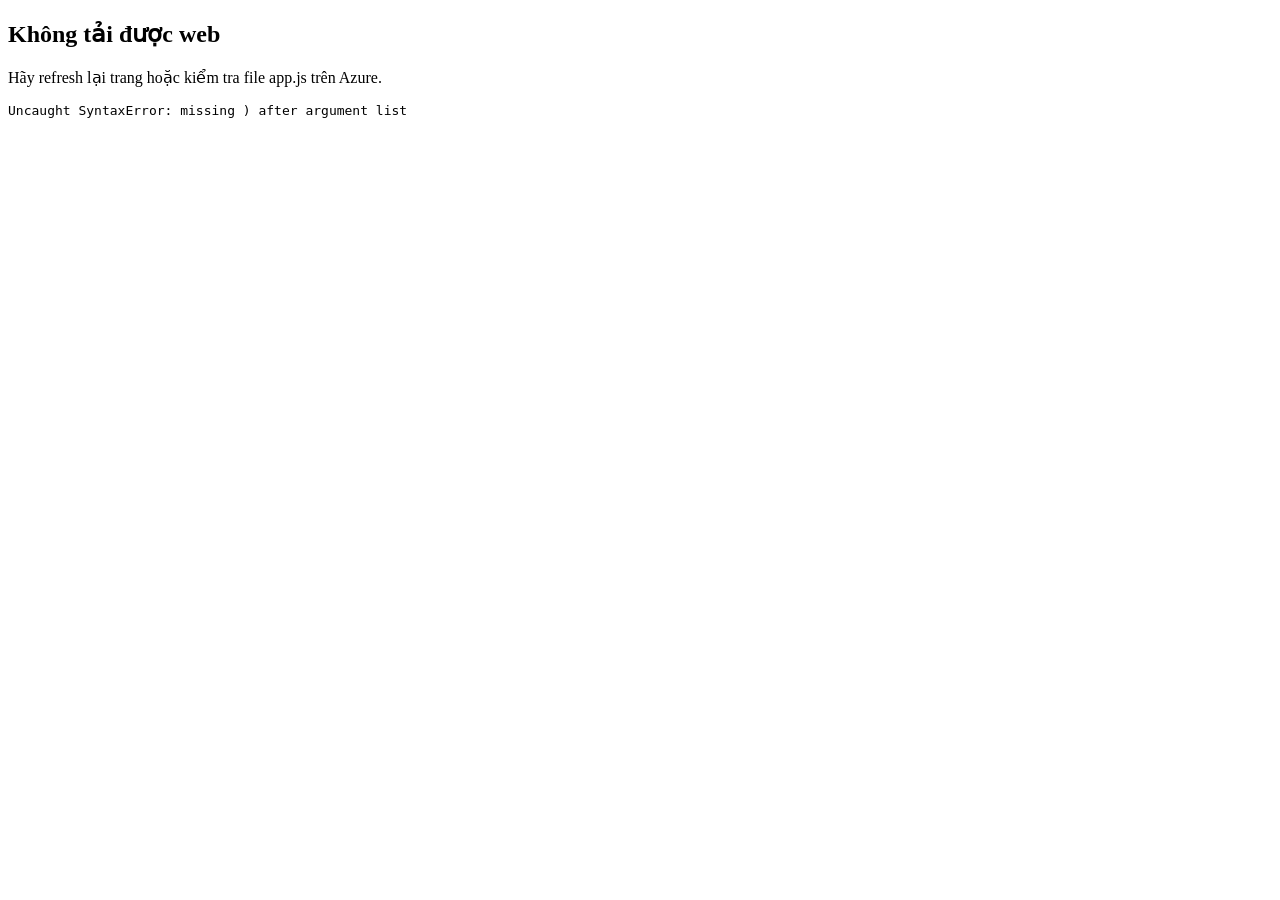
==== web/index.html @ 330fac90 "Update index.html" ====
<!doctype html>
<html lang="vi">
  <head>
    <meta charset="utf-8" />
    <meta name="viewport" content="width=device-width, initial-scale=1" />
    <title>Mushtio Web</title>
    <link rel="stylesheet" href="./styles.css?v=20260716-2" />
  </head>
  <body>
    <div id="app">
      <main class="login-shell">
        <section class="login-card card pad">
          <h1>Mushtio Web</h1>
          <p class="muted" style="margin-top:8px">Đang tải giao diện...</p>
        </section>
      </main>
    </div>
    <script>
      window.addEventListener("error", function (event) {
        var app = document.getElementById("app");
        if (!app) return;
        app.innerHTML =
          '<main class="login-shell"><section class="login-card card pad">' +
          '<h1>Không tải được web</h1>' +
          '<p class="muted" style="margin-top:8px">Hãy refresh lại trang hoặc kiểm tra file app.js trên Azure.</p>' +
          '<pre class="error">' + String(event.message || "Script error") + "</pre>" +
          "</section></main>";
      });
    </script>
    <script defer src="./app.js?v=20260716-2"></script>
  </body>
</html>
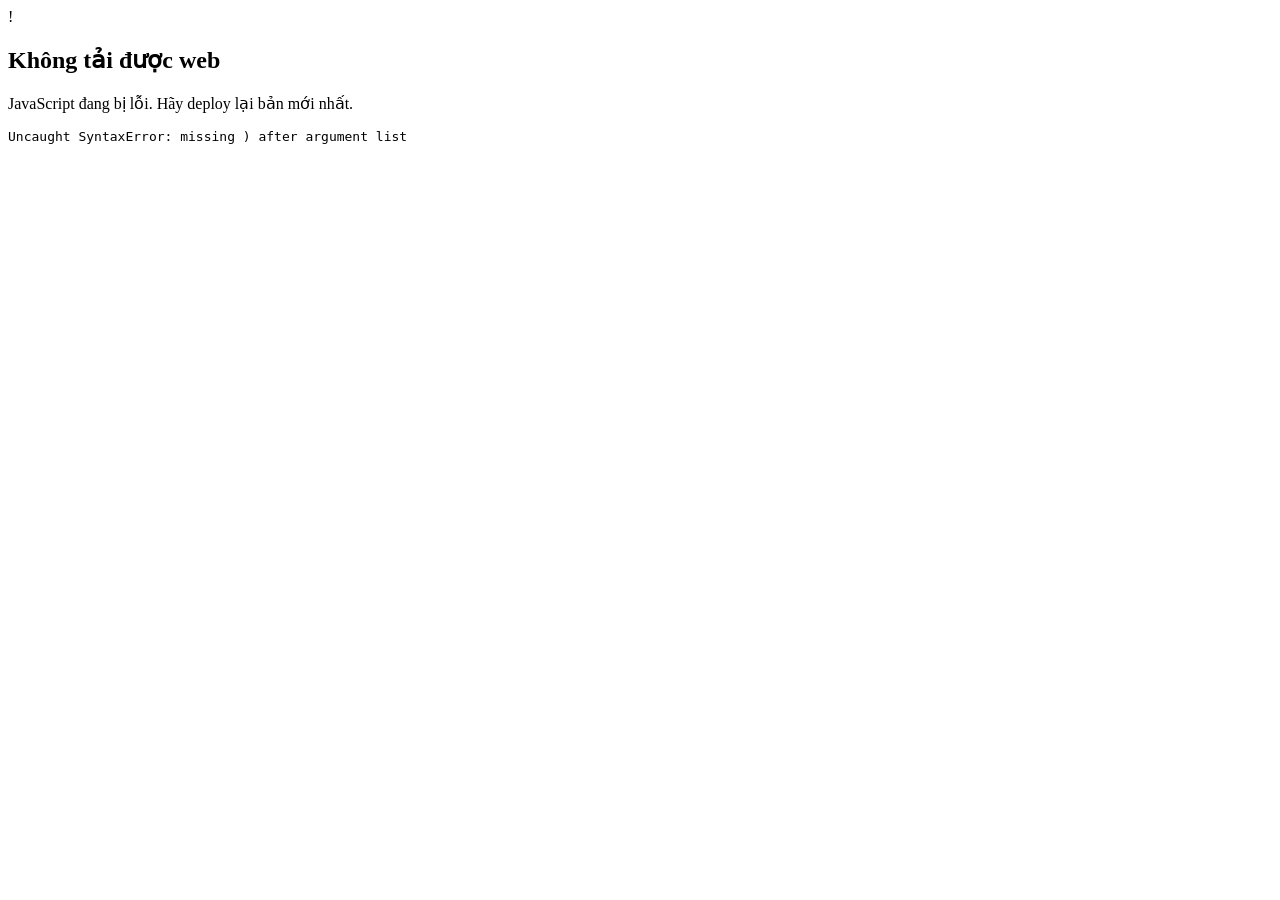
==== commit 48e981cb: "Update index.html" ====
--- a/web/index.html
+++ b/web/index.html
@@ -4,29 +4,45 @@
     <meta charset="utf-8" />
     <meta name="viewport" content="width=device-width, initial-scale=1" />
     <title>Mushtio Web</title>
-    <link rel="stylesheet" href="./styles.css?v=20260716-2" />
+    <link rel="stylesheet" href="./styles.css?v=20260716-4" />
   </head>
   <body>
     <div id="app">
-      <main class="login-shell">
-        <section class="login-card card pad">
+      <main class="boot">
+        <section class="boot-card">
+          <div class="brand-mark">M</div>
           <h1>Mushtio Web</h1>
-          <p class="muted" style="margin-top:8px">Đang tải giao diện...</p>
+          <p>Đang tải giao diện...</p>
         </section>
       </main>
     </div>
     <script>
       window.addEventListener("error", function (event) {
+        var message = String(event.message || "");
+        var file = String(event.filename || "");
+        var isOwnScript =
+          !file ||
+          file.indexOf(window.location.origin) === 0 ||
+          file.indexOf("/app.js") >= 0;
+
+        if (
+          message.indexOf("zaloJSV2") >= 0 ||
+          message.indexOf("Zalo") >= 0 ||
+          !isOwnScript
+        ) {
+          return;
+        }
+
         var app = document.getElementById("app");
         if (!app) return;
         app.innerHTML =
-          '<main class="login-shell"><section class="login-card card pad">' +
-          '<h1>Không tải được web</h1>' +
-          '<p class="muted" style="margin-top:8px">Hãy refresh lại trang hoặc kiểm tra file app.js trên Azure.</p>' +
-          '<pre class="error">' + String(event.message || "Script error") + "</pre>" +
+          '<main class="boot"><section class="boot-card error-card">' +
+          '<div class="brand-mark">!</div><h1>Không tải được web</h1>' +
+          '<p>JavaScript đang bị lỗi. Hãy deploy lại bản mới nhất.</p>' +
+          '<pre>' + message + "</pre>" +
           "</section></main>";
       });
     </script>
-    <script defer src="./app.js?v=20260716-2"></script>
+    <script defer src="./app.js?v=20260716-4"></script>
   </body>
 </html>
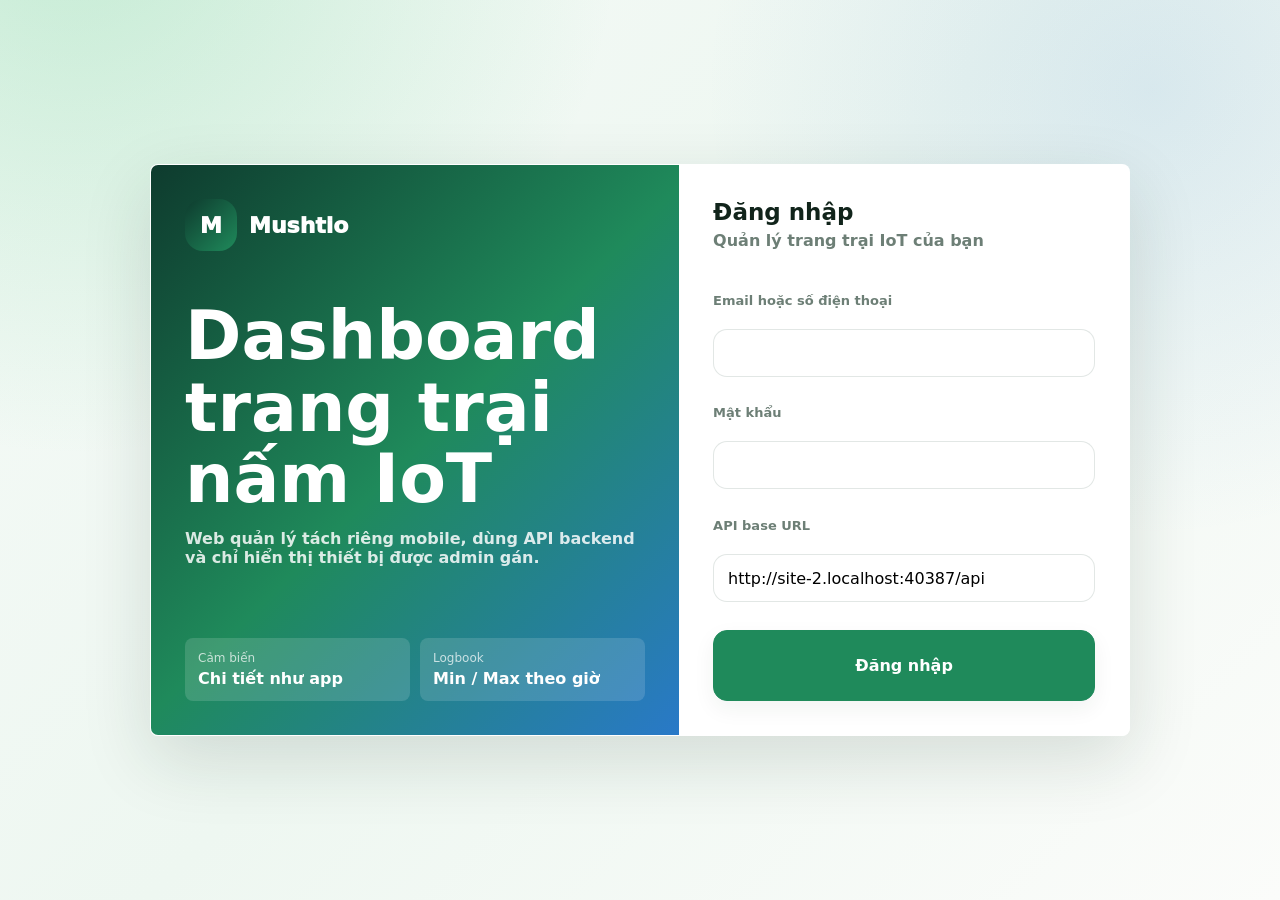
==== commit 0fb6d5b3: "update" ====
--- a/web/index.html
+++ b/web/index.html
@@ -4,7 +4,7 @@
     <meta charset="utf-8" />
     <meta name="viewport" content="width=device-width, initial-scale=1" />
     <title>Mushtio Web</title>
-    <link rel="stylesheet" href="./styles.css?v=20260716-4" />
+    <link rel="stylesheet" href="./styles.css?v=20260716-3" />
   </head>
   <body>
     <div id="app">
@@ -18,31 +18,16 @@
     </div>
     <script>
       window.addEventListener("error", function (event) {
-        var message = String(event.message || "");
-        var file = String(event.filename || "");
-        var isOwnScript =
-          !file ||
-          file.indexOf(window.location.origin) === 0 ||
-          file.indexOf("/app.js") >= 0;
-
-        if (
-          message.indexOf("zaloJSV2") >= 0 ||
-          message.indexOf("Zalo") >= 0 ||
-          !isOwnScript
-        ) {
-          return;
-        }
-
         var app = document.getElementById("app");
         if (!app) return;
         app.innerHTML =
           '<main class="boot"><section class="boot-card error-card">' +
           '<div class="brand-mark">!</div><h1>Không tải được web</h1>' +
           '<p>JavaScript đang bị lỗi. Hãy deploy lại bản mới nhất.</p>' +
-          '<pre>' + message + "</pre>" +
+          '<pre>' + String(event.message || "Script error") + "</pre>" +
           "</section></main>";
       });
     </script>
-    <script defer src="./app.js?v=20260716-4"></script>
+    <script defer src="./app.js?v=20260716-3"></script>
   </body>
 </html>
--- a/web/styles.css
+++ b/web/styles.css
@@ -0,0 +1,417 @@
+:root {
+  --bg: #f4faf6;
+  --surface: rgba(255, 255, 255, .86);
+  --surface-solid: #ffffff;
+  --ink: #11241b;
+  --muted: #6d7f76;
+  --line: rgba(23, 57, 42, .12);
+  --leaf: #1f8a5b;
+  --leaf-2: #75d39a;
+  --deep: #0e3b2e;
+  --sky: #2979c8;
+  --coral: #e66b58;
+  --amber: #c88a13;
+  --danger: #c83f44;
+  --violet: #5268d9;
+  --shadow: 0 24px 70px rgba(18, 47, 34, .14);
+  font-family: Inter, ui-sans-serif, system-ui, -apple-system, BlinkMacSystemFont, "Segoe UI", sans-serif;
+}
+
+* { box-sizing: border-box; }
+html, body, #app { min-height: 100%; }
+body {
+  margin: 0;
+  background:
+    radial-gradient(circle at 6% -10%, rgba(117, 211, 154, .38), transparent 34rem),
+    radial-gradient(circle at 90% 10%, rgba(41, 121, 200, .12), transparent 28rem),
+    linear-gradient(135deg, #f5faf7, #eef7f1 48%, #fbfcfa);
+  color: var(--ink);
+}
+button, input, select { font: inherit; }
+button { border: 0; cursor: pointer; }
+button:disabled { cursor: not-allowed; opacity: .58; }
+a { color: inherit; }
+h1, h2, h3, p { margin: 0; }
+.boot {
+  min-height: 100vh;
+  display: grid;
+  place-items: center;
+  padding: 24px;
+}
+.boot-card {
+  width: min(760px, 100%);
+  border-radius: 8px;
+  background: var(--surface-solid);
+  box-shadow: var(--shadow);
+  padding: 28px;
+  display: grid;
+  gap: 10px;
+}
+.boot-card h1 { font-size: clamp(32px, 5vw, 48px); }
+.boot-card p { color: var(--muted); font-weight: 800; }
+.boot-card pre { color: var(--danger); white-space: pre-wrap; }
+.brand-mark {
+  width: 52px;
+  height: 52px;
+  border-radius: 18px;
+  display: grid;
+  place-items: center;
+  color: white;
+  font-weight: 950;
+  background: linear-gradient(135deg, var(--deep), var(--leaf));
+}
+.app-shell {
+  min-height: 100vh;
+  display: grid;
+  grid-template-columns: 280px minmax(0, 1fr);
+}
+.sidebar {
+  position: sticky;
+  top: 0;
+  height: 100vh;
+  padding: 22px;
+  background: rgba(255,255,255,.62);
+  border-right: 1px solid var(--line);
+  backdrop-filter: blur(20px);
+  display: flex;
+  flex-direction: column;
+  gap: 24px;
+}
+.brand {
+  display: flex;
+  align-items: center;
+  gap: 12px;
+  font-weight: 950;
+  font-size: 22px;
+}
+.nav {
+  display: grid;
+  gap: 8px;
+}
+.nav button, .mobile-nav button {
+  min-height: 48px;
+  border-radius: 18px;
+  color: var(--muted);
+  background: transparent;
+  font-weight: 900;
+}
+.nav button {
+  text-align: left;
+  padding: 0 14px;
+  display: flex;
+  align-items: center;
+  gap: 12px;
+}
+.nav button.active, .mobile-nav button.active {
+  color: var(--leaf);
+  background: rgba(31, 138, 91, .12);
+}
+.sidebar-footer {
+  margin-top: auto;
+  padding: 16px;
+  border-radius: 8px;
+  background: rgba(31, 138, 91, .08);
+  color: var(--muted);
+  font-weight: 800;
+  font-size: 13px;
+}
+.content {
+  padding: 28px clamp(16px, 3vw, 44px) 40px;
+  min-width: 0;
+}
+.topbar {
+  display: flex;
+  align-items: flex-start;
+  justify-content: space-between;
+  gap: 18px;
+  margin-bottom: 18px;
+}
+.eyebrow {
+  margin-top: 7px;
+  color: var(--muted);
+  font-weight: 800;
+}
+h1 { font-size: clamp(30px, 4vw, 44px); line-height: 1.05; }
+h2 { font-size: 23px; }
+h3 { font-size: 16px; }
+.actions { display: flex; gap: 10px; flex-wrap: wrap; justify-content: flex-end; }
+.btn {
+  min-height: 42px;
+  padding: 0 15px;
+  border-radius: 14px;
+  border: 1px solid var(--line);
+  background: var(--surface-solid);
+  color: var(--ink);
+  font-weight: 900;
+  box-shadow: 0 8px 22px rgba(18,47,34,.06);
+}
+.btn.primary { background: var(--leaf); color: white; border-color: var(--leaf); }
+.btn.danger { background: var(--danger); color: white; border-color: var(--danger); }
+.btn.icon { width: 42px; padding: 0; }
+.card {
+  border-radius: 8px;
+  background: var(--surface);
+  border: 1px solid rgba(255,255,255,.78);
+  box-shadow: var(--shadow);
+  backdrop-filter: blur(18px);
+}
+.pad { padding: 18px; }
+.grid { display: grid; gap: 16px; }
+.grid.two { grid-template-columns: repeat(2, minmax(0, 1fr)); }
+.grid.three { grid-template-columns: repeat(3, minmax(0, 1fr)); }
+.grid.four { grid-template-columns: repeat(4, minmax(0, 1fr)); }
+.hero {
+  min-height: 250px;
+  padding: 24px;
+  color: white;
+  background: linear-gradient(135deg, var(--deep), var(--leaf), var(--leaf-2));
+  display: grid;
+  align-content: space-between;
+  overflow: hidden;
+}
+.hero.alert { background: linear-gradient(135deg, #7b1e22, var(--danger)); }
+.hero-head, .row {
+  display: flex;
+  align-items: center;
+  gap: 12px;
+}
+.hero-head { justify-content: space-between; }
+.bubble {
+  width: 52px;
+  height: 52px;
+  border-radius: 18px;
+  display: grid;
+  place-items: center;
+  color: white;
+  background: var(--leaf);
+  font-weight: 950;
+  flex: 0 0 auto;
+}
+.hero .bubble { background: rgba(255,255,255,.18); }
+.hero h2 { margin-top: 22px; font-size: clamp(34px, 5vw, 56px); line-height: 1; }
+.hero p { margin-top: 9px; color: rgba(255,255,255,.84); font-weight: 800; max-width: 720px; }
+.pill {
+  display: inline-flex;
+  align-items: center;
+  gap: 7px;
+  min-height: 30px;
+  padding: 0 11px;
+  border-radius: 999px;
+  background: rgba(255,255,255,.16);
+  color: inherit;
+  font-weight: 950;
+  font-size: 12px;
+}
+.dot {
+  width: 8px;
+  height: 8px;
+  border-radius: 50%;
+  background: currentColor;
+}
+.hero-stats {
+  display: grid;
+  grid-template-columns: repeat(2, minmax(0, 1fr));
+  gap: 10px;
+  margin-top: 22px;
+}
+.hero-chip {
+  border-radius: 8px;
+  background: rgba(255,255,255,.14);
+  padding: 13px;
+  min-width: 0;
+}
+.hero-chip span { display: block; color: rgba(255,255,255,.72); font-size: 12px; }
+.hero-chip b { display: block; margin-top: 4px; overflow: hidden; text-overflow: ellipsis; white-space: nowrap; }
+.section { margin-top: 22px; }
+.section-head {
+  margin-bottom: 12px;
+  display: flex;
+  align-items: flex-end;
+  justify-content: space-between;
+  gap: 12px;
+}
+.muted { color: var(--muted); font-weight: 800; }
+.metric-card {
+  min-height: 178px;
+  padding: 16px;
+  color: inherit;
+  text-align: left;
+  display: grid;
+  align-content: space-between;
+  transition: transform .18s ease, box-shadow .18s ease;
+}
+.metric-card:hover { transform: translateY(-2px); box-shadow: 0 28px 80px rgba(18,47,34,.18); }
+.metric-value {
+  display: block;
+  font-size: 28px;
+  font-weight: 950;
+  color: var(--leaf);
+  white-space: nowrap;
+}
+.metric-card small { display: block; margin-top: 4px; color: var(--muted); font-weight: 800; }
+.wide-card {
+  display: flex;
+  align-items: center;
+  gap: 14px;
+  min-height: 112px;
+}
+.wide-card .grow { flex: 1; min-width: 0; }
+.switch {
+  width: 64px;
+  height: 36px;
+  border-radius: 999px;
+  background: #cbd7d0;
+  padding: 4px;
+}
+.switch span {
+  display: block;
+  width: 28px;
+  height: 28px;
+  border-radius: 50%;
+  background: white;
+  transition: transform .18s ease;
+  box-shadow: 0 6px 16px rgba(0,0,0,.16);
+}
+.switch.on { background: var(--leaf); }
+.switch.on span { transform: translateX(28px); }
+.device-tile {
+  min-height: 128px;
+  display: grid;
+  align-content: space-between;
+}
+.form {
+  display: grid;
+  gap: 14px;
+}
+.field {
+  display: grid;
+  gap: 7px;
+}
+.field label {
+  color: var(--muted);
+  font-size: 13px;
+  font-weight: 900;
+}
+.field input, .field select {
+  height: 48px;
+  border-radius: 14px;
+  border: 1px solid var(--line);
+  background: white;
+  padding: 0 14px;
+  outline: 0;
+}
+.field input:focus, .field select:focus {
+  border-color: var(--leaf);
+  box-shadow: 0 0 0 4px rgba(31, 138, 91, .12);
+}
+.login {
+  min-height: 100vh;
+  display: grid;
+  place-items: center;
+  padding: 24px;
+}
+.login-card {
+  width: min(980px, 100%);
+  display: grid;
+  grid-template-columns: 1.08fr .92fr;
+  overflow: hidden;
+}
+.login-art {
+  min-height: 570px;
+  padding: 34px;
+  color: white;
+  background: linear-gradient(135deg, var(--deep), var(--leaf), var(--sky));
+  display: grid;
+  align-content: space-between;
+}
+.login-art h1 { font-size: clamp(40px, 7vw, 68px); }
+.login-form { padding: 34px; background: white; }
+.error-text { color: var(--danger); font-weight: 900; }
+.table-wrap {
+  border: 1px solid var(--line);
+  border-radius: 8px;
+  overflow: auto;
+  background: white;
+}
+table { width: 100%; border-collapse: collapse; min-width: 860px; }
+th, td {
+  padding: 12px;
+  border-bottom: 1px solid var(--line);
+  text-align: left;
+  font-size: 13px;
+}
+th {
+  color: var(--muted);
+  text-transform: uppercase;
+  font-size: 12px;
+}
+.empty {
+  padding: 24px;
+  text-align: center;
+  color: var(--muted);
+  font-weight: 850;
+}
+.drawer {
+  position: fixed;
+  inset: 0;
+  display: none;
+  justify-content: flex-end;
+  background: rgba(10, 24, 18, .44);
+  z-index: 30;
+}
+.drawer.open { display: flex; }
+.panel {
+  width: min(820px, 100%);
+  height: 100%;
+  overflow: auto;
+  background: #f6faf7;
+  padding: 22px;
+  box-shadow: -26px 0 80px rgba(0,0,0,.2);
+}
+.chart {
+  width: 100%;
+  height: 260px;
+  display: block;
+  border-radius: 8px;
+  background: rgba(31,138,91,.06);
+  border: 1px solid rgba(31,138,91,.12);
+}
+.stat-strip { display: grid; grid-template-columns: repeat(2, minmax(0, 1fr)); gap: 10px; }
+.stat {
+  padding: 14px;
+  border-radius: 8px;
+  background: rgba(31,138,91,.08);
+}
+.stat b { display: block; margin-top: 4px; font-size: 20px; color: var(--leaf); }
+.mobile-nav { display: none; }
+@media (max-width: 1040px) {
+  .app-shell { display: block; padding-bottom: 92px; }
+  .sidebar { display: none; }
+  .mobile-nav {
+    position: fixed;
+    left: 14px;
+    right: 14px;
+    bottom: 14px;
+    height: 70px;
+    display: grid;
+    grid-template-columns: repeat(5, 1fr);
+    gap: 6px;
+    padding: 8px;
+    border-radius: 30px;
+    border: 1px solid rgba(255,255,255,.78);
+    background: rgba(255,255,255,.82);
+    box-shadow: var(--shadow);
+    backdrop-filter: blur(20px);
+    z-index: 20;
+  }
+  .mobile-nav button { font-size: 11px; }
+  .grid.four { grid-template-columns: repeat(2, minmax(0, 1fr)); }
+}
+@media (max-width: 720px) {
+  .content { padding: 20px 14px 28px; }
+  .topbar, .section-head { flex-direction: column; align-items: flex-start; }
+  .actions { justify-content: flex-start; }
+  .grid.two, .grid.three, .grid.four, .hero-stats, .login-card { grid-template-columns: 1fr; }
+  .login-art { min-height: 320px; }
+  .login-form { padding: 24px; }
+}
